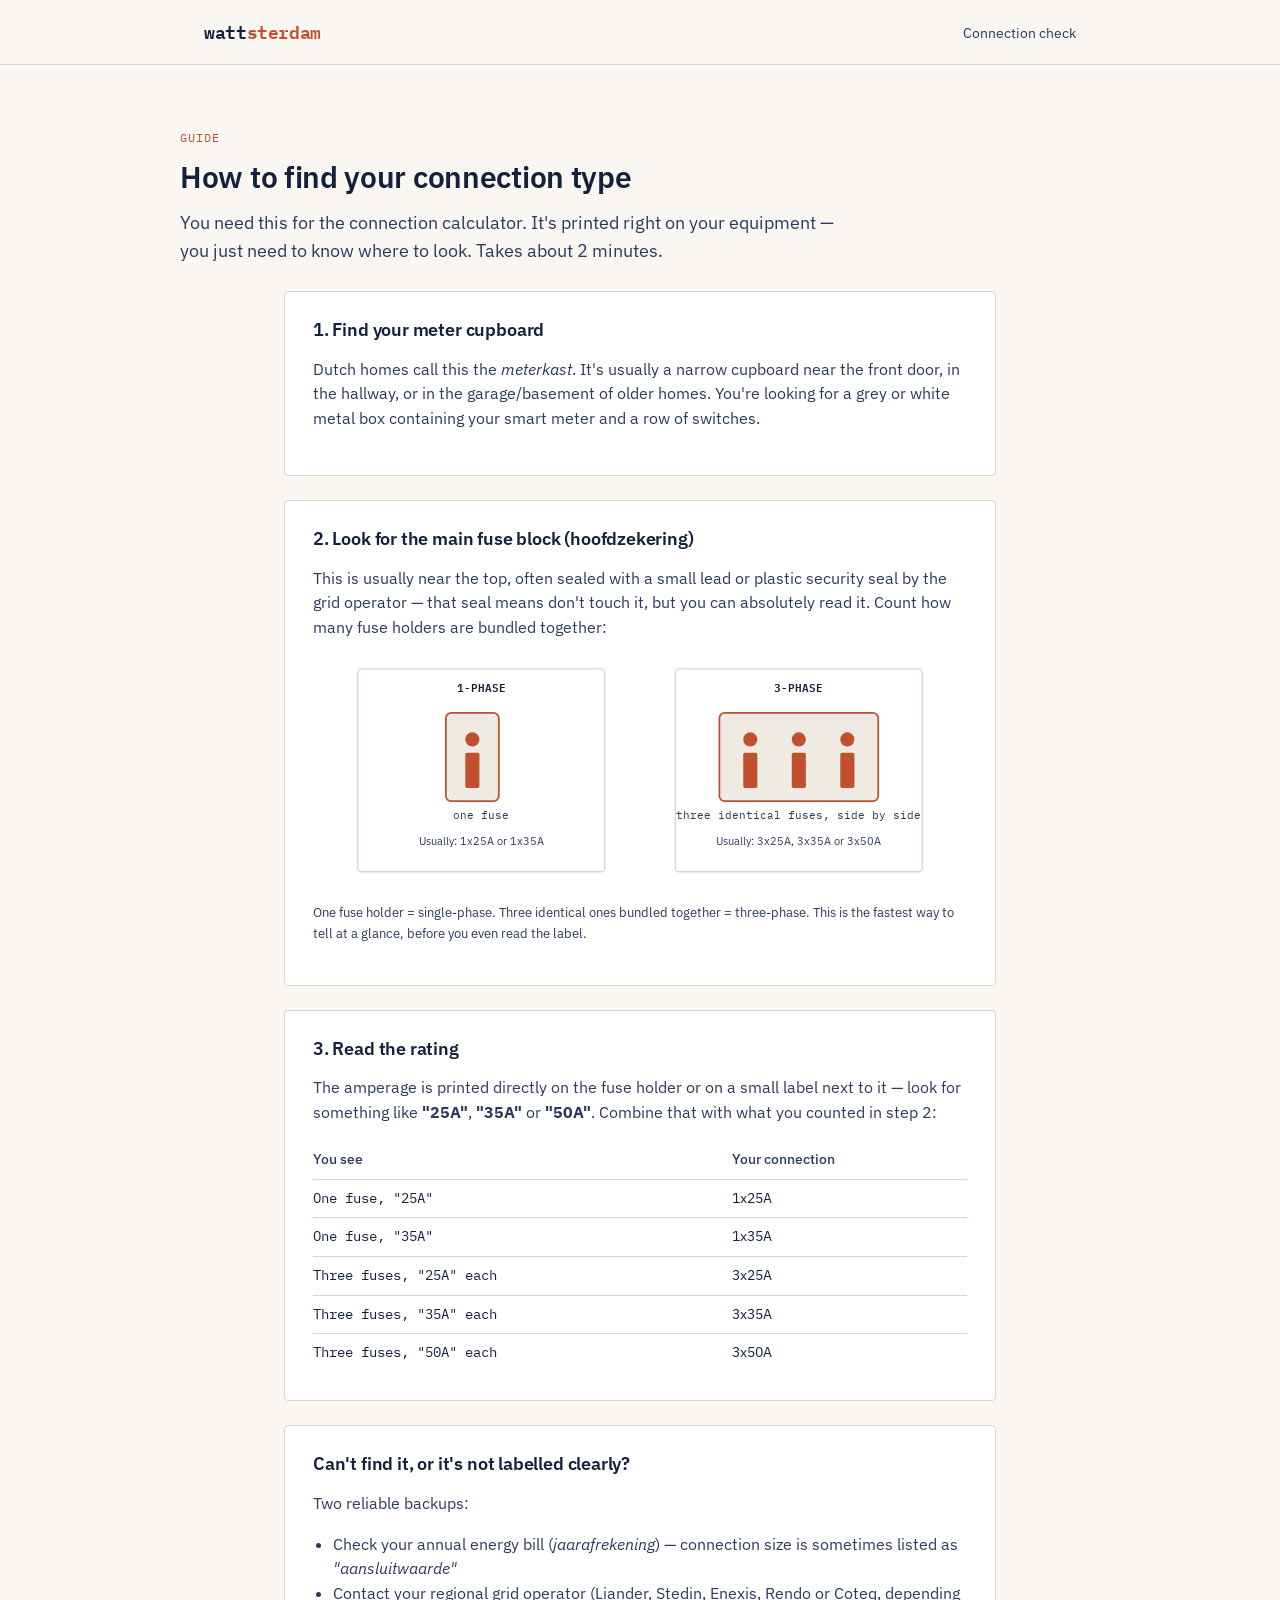
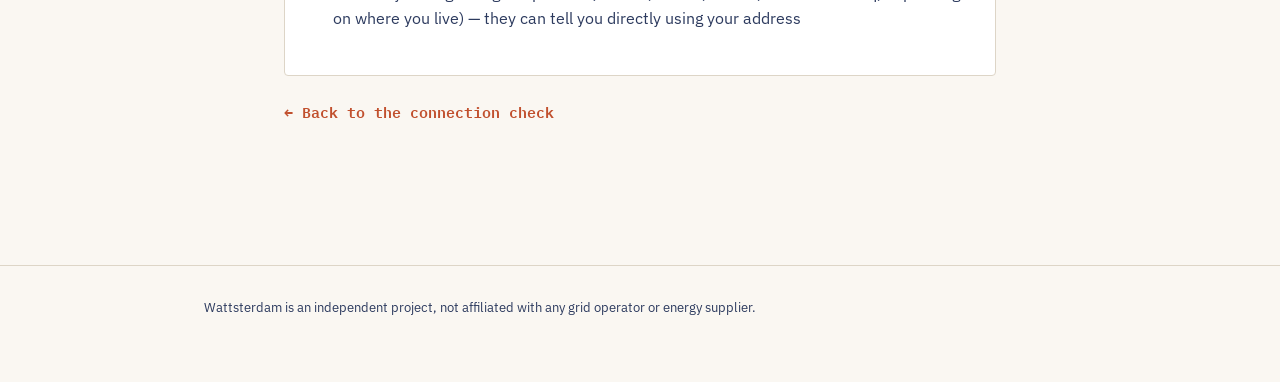
==== guides/find-your-connection/index.html @ a323e0ba "Add meter-box identification guide, link from calculator" ====
<!DOCTYPE html>
<html lang="en">
<head>
<meta charset="UTF-8">
<meta name="viewport" content="width=device-width, initial-scale=1.0">
<title>How to find your connection type — Wattsterdam</title>
<meta name="description" content="How to find your electrical connection type (1x25A, 1x35A, 3x25A...) from your Dutch meter cupboard.">
<link rel="preconnect" href="https://fonts.googleapis.com">
<link href="https://fonts.googleapis.com/css2?family=IBM+Plex+Sans:wght@400;500;600&family=IBM+Plex+Mono:wght@500;600&display=swap" rel="stylesheet">
<link rel="stylesheet" href="/assets/style.css">
</head>
<body>

<div class="site-nav">
  <div class="wrap">
    <a href="/" class="logo" style="text-decoration:none;">watt<span>sterdam</span></a>
    <nav>
      <a href="/tools/connection-check/">Connection check</a>
    </nav>
  </div>
</div>

<div class="hero" style="padding-bottom: 8px;">
  <span class="eyebrow">Guide</span>
  <h1 style="font-size: 30px; max-width: none;">How to find your connection type</h1>
  <p class="lede" style="max-width: 60ch;">You need this for the connection calculator. It's printed right on your equipment — you just need to know where to look. Takes about 2 minutes.</p>
</div>

<div class="wrap" style="max-width: 760px; padding-bottom: 60px;">

  <div class="card" style="margin-bottom: 24px;">
    <h2 style="font-size: 18px;">1. Find your meter cupboard</h2>
    <p style="color: var(--ink-soft);">Dutch homes call this the <em>meterkast</em>. It's usually a narrow cupboard near the front door, in the hallway, or in the garage/basement of older homes. You're looking for a grey or white metal box containing your smart meter and a row of switches.</p>
  </div>

  <div class="card" style="margin-bottom: 24px;">
    <h2 style="font-size: 18px;">2. Look for the main fuse block (hoofdzekering)</h2>
    <p style="color: var(--ink-soft); margin-bottom: 20px;">This is usually near the top, often sealed with a small lead or plastic security seal by the grid operator — that seal means don't touch it, but you can absolutely read it. Count how many fuse holders are bundled together:</p>

    <svg viewBox="0 0 680 260" xmlns="http://www.w3.org/2000/svg" style="width: 100%; height: auto; max-width: 600px; display: block; margin: 0 auto;">
      <!-- Single phase -->
      <g>
        <rect x="20" y="10" width="280" height="230" rx="4" fill="#fff" stroke="#ddd5c7" stroke-width="1.5"/>
        <text x="160" y="36" text-anchor="middle" font-family="IBM Plex Mono, monospace" font-size="13" font-weight="600" fill="#14213d">1-PHASE</text>
        <rect x="120" y="60" width="60" height="100" rx="6" fill="#f0ebe2" stroke="#c1502e" stroke-width="2"/>
        <circle cx="150" cy="90" r="8" fill="#c1502e"/>
        <rect x="142" y="105" width="16" height="40" fill="#c1502e" rx="2"/>
        <text x="160" y="180" text-anchor="middle" font-family="IBM Plex Mono, monospace" font-size="12" fill="#2c3a5e">one fuse</text>
        <text x="160" y="210" text-anchor="middle" font-family="IBM Plex Sans, sans-serif" font-size="12" fill="#2c3a5e">Usually: 1x25A or 1x35A</text>
      </g>
      <!-- Three phase -->
      <g>
        <rect x="380" y="10" width="280" height="230" rx="4" fill="#fff" stroke="#ddd5c7" stroke-width="1.5"/>
        <text x="520" y="36" text-anchor="middle" font-family="IBM Plex Mono, monospace" font-size="13" font-weight="600" fill="#14213d">3-PHASE</text>
        <rect x="430" y="60" width="180" height="100" rx="6" fill="#f0ebe2" stroke="#c1502e" stroke-width="2"/>
        <circle cx="465" cy="90" r="8" fill="#c1502e"/>
        <rect x="457" y="105" width="16" height="40" fill="#c1502e" rx="2"/>
        <circle cx="520" cy="90" r="8" fill="#c1502e"/>
        <rect x="512" y="105" width="16" height="40" fill="#c1502e" rx="2"/>
        <circle cx="575" cy="90" r="8" fill="#c1502e"/>
        <rect x="567" y="105" width="16" height="40" fill="#c1502e" rx="2"/>
        <text x="520" y="180" text-anchor="middle" font-family="IBM Plex Mono, monospace" font-size="12" fill="#2c3a5e">three identical fuses, side by side</text>
        <text x="520" y="210" text-anchor="middle" font-family="IBM Plex Sans, sans-serif" font-size="12" fill="#2c3a5e">Usually: 3x25A, 3x35A or 3x50A</text>
      </g>
    </svg>

    <p class="fine-print">One fuse holder = single-phase. Three identical ones bundled together = three-phase. This is the fastest way to tell at a glance, before you even read the label.</p>
  </div>

  <div class="card" style="margin-bottom: 24px;">
    <h2 style="font-size: 18px;">3. Read the rating</h2>
    <p style="color: var(--ink-soft);">The amperage is printed directly on the fuse holder or on a small label next to it — look for something like <strong>"25A"</strong>, <strong>"35A"</strong> or <strong>"50A"</strong>. Combine that with what you counted in step 2:</p>
    <table style="width: 100%; border-collapse: collapse; margin-top: 12px; font-size: 14px;">
      <tr style="border-bottom: 1px solid var(--line);">
        <th style="text-align: left; padding: 8px 0; color: var(--ink-soft); font-weight: 500;">You see</th>
        <th style="text-align: left; padding: 8px 0; color: var(--ink-soft); font-weight: 500;">Your connection</th>
      </tr>
      <tr style="border-bottom: 1px solid var(--line);">
        <td style="padding: 8px 0;" class="readout">One fuse, "25A"</td>
        <td style="padding: 8px 0;">1x25A</td>
      </tr>
      <tr style="border-bottom: 1px solid var(--line);">
        <td style="padding: 8px 0;" class="readout">One fuse, "35A"</td>
        <td style="padding: 8px 0;">1x35A</td>
      </tr>
      <tr style="border-bottom: 1px solid var(--line);">
        <td style="padding: 8px 0;" class="readout">Three fuses, "25A" each</td>
        <td style="padding: 8px 0;">3x25A</td>
      </tr>
      <tr style="border-bottom: 1px solid var(--line);">
        <td style="padding: 8px 0;" class="readout">Three fuses, "35A" each</td>
        <td style="padding: 8px 0;">3x35A</td>
      </tr>
      <tr>
        <td style="padding: 8px 0;" class="readout">Three fuses, "50A" each</td>
        <td style="padding: 8px 0;">3x50A</td>
      </tr>
    </table>
  </div>

  <div class="card" style="margin-bottom: 24px;">
    <h2 style="font-size: 18px;">Can't find it, or it's not labelled clearly?</h2>
    <p style="color: var(--ink-soft); margin-bottom: 0;">Two reliable backups:</p>
    <ul style="color: var(--ink-soft); padding-left: 20px;">
      <li>Check your annual energy bill (<em>jaarafrekening</em>) — connection size is sometimes listed as <em>"aansluitwaarde"</em></li>
      <li>Contact your regional grid operator (Liander, Stedin, Enexis, Rendo or Coteq, depending on where you live) — they can tell you directly using your address</li>
    </ul>
  </div>

  <a href="/tools/connection-check/" style="font-family: var(--font-mono); font-weight: 600; font-size: 15px;">← Back to the connection check</a>

</div>

<footer>
  <div class="wrap" style="max-width: 920px;">
    Wattsterdam is an independent project, not affiliated with any grid operator or energy supplier.
  </div>
</footer>

</body>
</html>
---- assets/style.css ----
/* Wattsterdam — shared styles
   Design direction: technical/utility — like reading a meter, not a SaaS landing page.
   Ink navy + warm paper background + a muted rust-orange accent (a quieter nod to NL orange,
   not the tourist-bright version). Numbers render in mono, like a digital readout. */

:root {
  --ink: #14213d;
  --ink-soft: #2c3a5e;
  --paper: #faf7f2;
  --paper-dim: #f0ebe2;
  --line: #ddd5c7;
  --accent: #c1502e;
  --accent-soft: #f1ddd2;
  --success: #2f6b4f;
  --success-bg: #e8f0ea;
  --warning: #a6691f;
  --warning-bg: #f5ead4;
  --danger: #a13a3a;
  --danger-bg: #f5e1de;

  --font-display: 'IBM Plex Sans', system-ui, sans-serif;
  --font-body: 'IBM Plex Sans', system-ui, sans-serif;
  --font-mono: 'IBM Plex Mono', ui-monospace, monospace;
}

* { box-sizing: border-box; }

html, body {
  margin: 0;
  padding: 0;
  background: var(--paper);
  color: var(--ink);
  font-family: var(--font-body);
  -webkit-font-smoothing: antialiased;
}

body {
  font-size: 16px;
  line-height: 1.55;
}

a { color: var(--accent); text-decoration: none; }
a:hover { text-decoration: underline; }

h1, h2, h3 {
  font-family: var(--font-display);
  font-weight: 600;
  line-height: 1.15;
  margin: 0 0 0.5em;
  letter-spacing: -0.01em;
}

.wrap {
  max-width: 760px;
  margin: 0 auto;
  padding: 0 24px;
}

/* Top nav */
.site-nav {
  border-bottom: 1px solid var(--line);
  background: var(--paper);
}
.site-nav .wrap {
  display: flex;
  align-items: center;
  justify-content: space-between;
  height: 64px;
  max-width: 920px;
}
.logo {
  font-family: var(--font-mono);
  font-weight: 600;
  font-size: 18px;
  color: var(--ink);
  letter-spacing: -0.02em;
}
.logo span { color: var(--accent); }
.site-nav nav a {
  color: var(--ink-soft);
  font-size: 14px;
  margin-left: 24px;
}

/* Hero */
.hero {
  padding: 64px 0 40px;
  max-width: 920px;
  margin: 0 auto;
}
.eyebrow {
  font-family: var(--font-mono);
  font-size: 12px;
  letter-spacing: 0.08em;
  text-transform: uppercase;
  color: var(--accent);
  margin-bottom: 12px;
  display: block;
}
.hero h1 {
  font-size: 38px;
  max-width: 14ch;
}
.hero p.lede {
  font-size: 18px;
  color: var(--ink-soft);
  max-width: 46ch;
  margin-top: 12px;
}

/* Meter-style readout, used anywhere a number is the point */
.readout {
  font-family: var(--font-mono);
  font-variant-numeric: tabular-nums;
}
.readout-label {
  font-family: var(--font-mono);
  font-size: 11px;
  letter-spacing: 0.06em;
  text-transform: uppercase;
  color: var(--ink-soft);
  display: block;
  margin-bottom: 2px;
}
.readout-value {
  font-size: 26px;
  font-weight: 600;
}

/* Card */
.card {
  background: #fff;
  border: 1px solid var(--line);
  border-radius: 4px;
  padding: 28px;
}

/* Form elements */
.field { margin-bottom: 18px; }
.field label {
  display: block;
  font-size: 13px;
  color: var(--ink-soft);
  margin-bottom: 6px;
}
select, input[type="text"] {
  width: 100%;
  font-family: var(--font-body);
  font-size: 15px;
  padding: 10px 12px;
  border: 1px solid var(--line);
  border-radius: 3px;
  background: #fff;
  color: var(--ink);
}
.checkbox-row {
  display: flex;
  align-items: center;
  gap: 10px;
  font-size: 14px;
  margin-bottom: 12px;
}
.checkbox-row input { width: 16px; height: 16px; }

/* Verdict box */
.verdict {
  border-radius: 4px;
  padding: 20px 24px;
  border: 1px solid var(--line);
  margin-top: 8px;
}
.verdict.ok { background: var(--success-bg); border-color: var(--success); }
.verdict.warn { background: var(--warning-bg); border-color: var(--warning); }
.verdict.bad { background: var(--danger-bg); border-color: var(--danger); }
.verdict-title { font-weight: 600; margin-bottom: 4px; }
.verdict.ok .verdict-title { color: var(--success); }
.verdict.warn .verdict-title { color: var(--warning); }
.verdict.bad .verdict-title { color: var(--danger); }

.row-split {
  display: flex;
  justify-content: space-between;
  align-items: baseline;
  padding-bottom: 14px;
  margin-bottom: 14px;
  border-bottom: 1px solid var(--line);
}

.fine-print {
  font-size: 13px;
  color: var(--ink-soft);
  margin-top: 14px;
}

footer {
  margin-top: 80px;
  padding: 32px 0 64px;
  border-top: 1px solid var(--line);
  font-size: 13px;
  color: var(--ink-soft);
}

@media (max-width: 600px) {
  .hero h1 { font-size: 30px; }
}
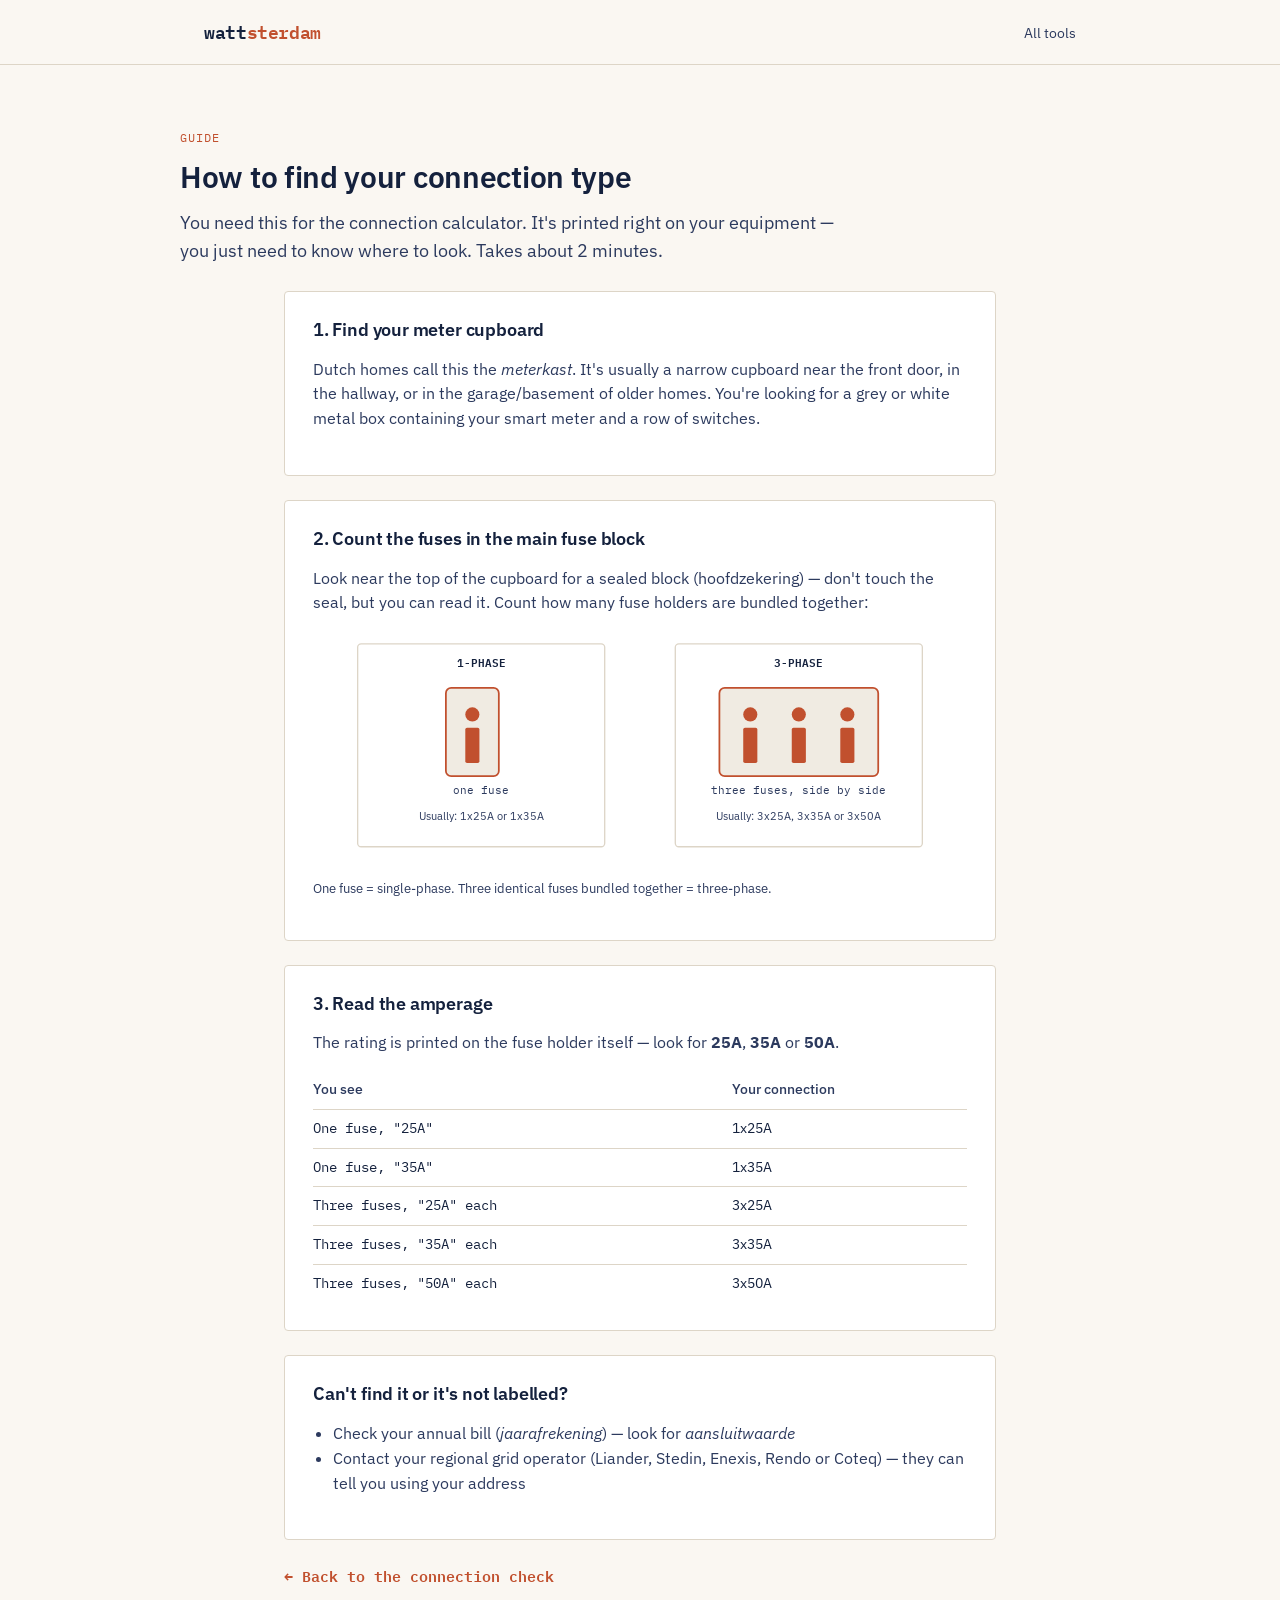
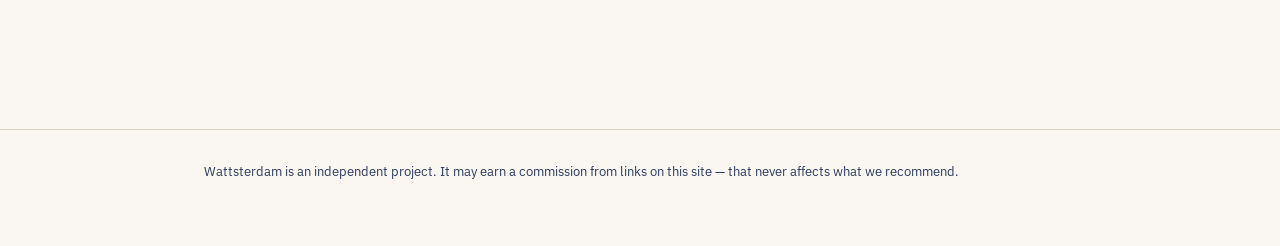
==== commit d55b7f00: "Apply all updates" ====
--- a/guides/find-your-connection/index.html
+++ b/guides/find-your-connection/index.html
@@ -4,7 +4,7 @@
 <meta charset="UTF-8">
 <meta name="viewport" content="width=device-width, initial-scale=1.0">
 <title>How to find your connection type — Wattsterdam</title>
-<meta name="description" content="How to find your electrical connection type (1x25A, 1x35A, 3x25A...) from your Dutch meter cupboard.">
+<meta name="description" content="How to find your electrical connection type (1x25A, 1x35A, 3x25A...) from your Dutch meter cupboard. Takes 2 minutes.">
 <link rel="preconnect" href="https://fonts.googleapis.com">
 <link href="https://fonts.googleapis.com/css2?family=IBM+Plex+Sans:wght@400;500;600&family=IBM+Plex+Mono:wght@500;600&display=swap" rel="stylesheet">
 <link rel="stylesheet" href="/assets/style.css">
@@ -14,9 +14,7 @@
 <div class="site-nav">
   <div class="wrap">
     <a href="/" class="logo" style="text-decoration:none;">watt<span>sterdam</span></a>
-    <nav>
-      <a href="/tools/connection-check/">Connection check</a>
-    </nav>
+    <nav><a href="/">All tools</a></nav>
   </div>
 </div>
 
@@ -34,24 +32,22 @@
   </div>
 
   <div class="card" style="margin-bottom: 24px;">
-    <h2 style="font-size: 18px;">2. Look for the main fuse block (hoofdzekering)</h2>
-    <p style="color: var(--ink-soft); margin-bottom: 20px;">This is usually near the top, often sealed with a small lead or plastic security seal by the grid operator — that seal means don't touch it, but you can absolutely read it. Count how many fuse holders are bundled together:</p>
+    <h2 style="font-size: 18px;">2. Count the fuses in the main fuse block</h2>
+    <p style="color: var(--ink-soft); margin-bottom: 20px;">Look near the top of the cupboard for a sealed block (hoofdzekering) — don't touch the seal, but you can read it. Count how many fuse holders are bundled together:</p>
 
-    <svg viewBox="0 0 680 260" xmlns="http://www.w3.org/2000/svg" style="width: 100%; height: auto; max-width: 600px; display: block; margin: 0 auto;">
-      <!-- Single phase -->
+    <svg viewBox="0 0 680 260" xmlns="http://www.w3.org/2000/svg" style="width:100%;height:auto;max-width:600px;display:block;margin:0 auto;">
       <g>
         <rect x="20" y="10" width="280" height="230" rx="4" fill="#fff" stroke="#ddd5c7" stroke-width="1.5"/>
-        <text x="160" y="36" text-anchor="middle" font-family="IBM Plex Mono, monospace" font-size="13" font-weight="600" fill="#14213d">1-PHASE</text>
+        <text x="160" y="36" text-anchor="middle" font-family="IBM Plex Mono,monospace" font-size="13" font-weight="600" fill="#14213d">1-PHASE</text>
         <rect x="120" y="60" width="60" height="100" rx="6" fill="#f0ebe2" stroke="#c1502e" stroke-width="2"/>
         <circle cx="150" cy="90" r="8" fill="#c1502e"/>
         <rect x="142" y="105" width="16" height="40" fill="#c1502e" rx="2"/>
-        <text x="160" y="180" text-anchor="middle" font-family="IBM Plex Mono, monospace" font-size="12" fill="#2c3a5e">one fuse</text>
-        <text x="160" y="210" text-anchor="middle" font-family="IBM Plex Sans, sans-serif" font-size="12" fill="#2c3a5e">Usually: 1x25A or 1x35A</text>
+        <text x="160" y="180" text-anchor="middle" font-family="IBM Plex Mono,monospace" font-size="12" fill="#2c3a5e">one fuse</text>
+        <text x="160" y="210" text-anchor="middle" font-family="IBM Plex Sans,sans-serif" font-size="12" fill="#2c3a5e">Usually: 1x25A or 1x35A</text>
       </g>
-      <!-- Three phase -->
       <g>
         <rect x="380" y="10" width="280" height="230" rx="4" fill="#fff" stroke="#ddd5c7" stroke-width="1.5"/>
-        <text x="520" y="36" text-anchor="middle" font-family="IBM Plex Mono, monospace" font-size="13" font-weight="600" fill="#14213d">3-PHASE</text>
+        <text x="520" y="36" text-anchor="middle" font-family="IBM Plex Mono,monospace" font-size="13" font-weight="600" fill="#14213d">3-PHASE</text>
         <rect x="430" y="60" width="180" height="100" rx="6" fill="#f0ebe2" stroke="#c1502e" stroke-width="2"/>
         <circle cx="465" cy="90" r="8" fill="#c1502e"/>
         <rect x="457" y="105" width="16" height="40" fill="#c1502e" rx="2"/>
@@ -59,61 +55,59 @@
         <rect x="512" y="105" width="16" height="40" fill="#c1502e" rx="2"/>
         <circle cx="575" cy="90" r="8" fill="#c1502e"/>
         <rect x="567" y="105" width="16" height="40" fill="#c1502e" rx="2"/>
-        <text x="520" y="180" text-anchor="middle" font-family="IBM Plex Mono, monospace" font-size="12" fill="#2c3a5e">three identical fuses, side by side</text>
-        <text x="520" y="210" text-anchor="middle" font-family="IBM Plex Sans, sans-serif" font-size="12" fill="#2c3a5e">Usually: 3x25A, 3x35A or 3x50A</text>
+        <text x="520" y="180" text-anchor="middle" font-family="IBM Plex Mono,monospace" font-size="12" fill="#2c3a5e">three fuses, side by side</text>
+        <text x="520" y="210" text-anchor="middle" font-family="IBM Plex Sans,sans-serif" font-size="12" fill="#2c3a5e">Usually: 3x25A, 3x35A or 3x50A</text>
       </g>
     </svg>
-
-    <p class="fine-print">One fuse holder = single-phase. Three identical ones bundled together = three-phase. This is the fastest way to tell at a glance, before you even read the label.</p>
+    <p class="fine-print">One fuse = single-phase. Three identical fuses bundled together = three-phase.</p>
   </div>
 
   <div class="card" style="margin-bottom: 24px;">
-    <h2 style="font-size: 18px;">3. Read the rating</h2>
-    <p style="color: var(--ink-soft);">The amperage is printed directly on the fuse holder or on a small label next to it — look for something like <strong>"25A"</strong>, <strong>"35A"</strong> or <strong>"50A"</strong>. Combine that with what you counted in step 2:</p>
-    <table style="width: 100%; border-collapse: collapse; margin-top: 12px; font-size: 14px;">
-      <tr style="border-bottom: 1px solid var(--line);">
-        <th style="text-align: left; padding: 8px 0; color: var(--ink-soft); font-weight: 500;">You see</th>
-        <th style="text-align: left; padding: 8px 0; color: var(--ink-soft); font-weight: 500;">Your connection</th>
+    <h2 style="font-size: 18px;">3. Read the amperage</h2>
+    <p style="color: var(--ink-soft);">The rating is printed on the fuse holder itself — look for <strong>25A</strong>, <strong>35A</strong> or <strong>50A</strong>.</p>
+    <table style="width:100%;border-collapse:collapse;margin-top:12px;font-size:14px;">
+      <tr style="border-bottom:1px solid var(--line);">
+        <th style="text-align:left;padding:8px 0;color:var(--ink-soft);font-weight:500;">You see</th>
+        <th style="text-align:left;padding:8px 0;color:var(--ink-soft);font-weight:500;">Your connection</th>
       </tr>
-      <tr style="border-bottom: 1px solid var(--line);">
-        <td style="padding: 8px 0;" class="readout">One fuse, "25A"</td>
-        <td style="padding: 8px 0;">1x25A</td>
+      <tr style="border-bottom:1px solid var(--line);">
+        <td style="padding:8px 0;" class="readout">One fuse, "25A"</td>
+        <td style="padding:8px 0;">1x25A</td>
       </tr>
-      <tr style="border-bottom: 1px solid var(--line);">
-        <td style="padding: 8px 0;" class="readout">One fuse, "35A"</td>
-        <td style="padding: 8px 0;">1x35A</td>
+      <tr style="border-bottom:1px solid var(--line);">
+        <td style="padding:8px 0;" class="readout">One fuse, "35A"</td>
+        <td style="padding:8px 0;">1x35A</td>
       </tr>
-      <tr style="border-bottom: 1px solid var(--line);">
-        <td style="padding: 8px 0;" class="readout">Three fuses, "25A" each</td>
-        <td style="padding: 8px 0;">3x25A</td>
+      <tr style="border-bottom:1px solid var(--line);">
+        <td style="padding:8px 0;" class="readout">Three fuses, "25A" each</td>
+        <td style="padding:8px 0;">3x25A</td>
       </tr>
-      <tr style="border-bottom: 1px solid var(--line);">
-        <td style="padding: 8px 0;" class="readout">Three fuses, "35A" each</td>
-        <td style="padding: 8px 0;">3x35A</td>
+      <tr style="border-bottom:1px solid var(--line);">
+        <td style="padding:8px 0;" class="readout">Three fuses, "35A" each</td>
+        <td style="padding:8px 0;">3x35A</td>
       </tr>
       <tr>
-        <td style="padding: 8px 0;" class="readout">Three fuses, "50A" each</td>
-        <td style="padding: 8px 0;">3x50A</td>
+        <td style="padding:8px 0;" class="readout">Three fuses, "50A" each</td>
+        <td style="padding:8px 0;">3x50A</td>
       </tr>
     </table>
   </div>
 
   <div class="card" style="margin-bottom: 24px;">
-    <h2 style="font-size: 18px;">Can't find it, or it's not labelled clearly?</h2>
-    <p style="color: var(--ink-soft); margin-bottom: 0;">Two reliable backups:</p>
-    <ul style="color: var(--ink-soft); padding-left: 20px;">
-      <li>Check your annual energy bill (<em>jaarafrekening</em>) — connection size is sometimes listed as <em>"aansluitwaarde"</em></li>
-      <li>Contact your regional grid operator (Liander, Stedin, Enexis, Rendo or Coteq, depending on where you live) — they can tell you directly using your address</li>
+    <h2 style="font-size: 18px;">Can't find it or it's not labelled?</h2>
+    <ul style="color:var(--ink-soft);padding-left:20px;">
+      <li>Check your annual bill (<em>jaarafrekening</em>) — look for <em>aansluitwaarde</em></li>
+      <li>Contact your regional grid operator (Liander, Stedin, Enexis, Rendo or Coteq) — they can tell you using your address</li>
     </ul>
   </div>
 
-  <a href="/tools/connection-check/" style="font-family: var(--font-mono); font-weight: 600; font-size: 15px;">← Back to the connection check</a>
+  <a href="/tools/connection-check/" style="font-family:var(--font-mono);font-weight:600;font-size:15px;">← Back to the connection check</a>
 
 </div>
 
 <footer>
   <div class="wrap" style="max-width: 920px;">
-    Wattsterdam is an independent project, not affiliated with any grid operator or energy supplier.
+    Wattsterdam is an independent project. It may earn a commission from links on this site — that never affects what we recommend.
   </div>
 </footer>
 
--- a/assets/style.css
+++ b/assets/style.css
@@ -1,8 +1,3 @@
-/* Wattsterdam — shared styles
-   Design direction: technical/utility — like reading a meter, not a SaaS landing page.
-   Ink navy + warm paper background + a muted rust-orange accent (a quieter nod to NL orange,
-   not the tourist-bright version). Numbers render in mono, like a digital readout. */
-
 :root {
   --ink: #14213d;
   --ink-soft: #2c3a5e;
@@ -34,10 +29,7 @@
   -webkit-font-smoothing: antialiased;
 }
 
-body {
-  font-size: 16px;
-  line-height: 1.55;
-}
+body { font-size: 16px; line-height: 1.55; }
 
 a { color: var(--accent); text-decoration: none; }
 a:hover { text-decoration: underline; }
@@ -50,17 +42,9 @@
   letter-spacing: -0.01em;
 }
 
-.wrap {
-  max-width: 760px;
-  margin: 0 auto;
-  padding: 0 24px;
-}
+.wrap { max-width: 760px; margin: 0 auto; padding: 0 24px; }
 
-/* Top nav */
-.site-nav {
-  border-bottom: 1px solid var(--line);
-  background: var(--paper);
-}
+.site-nav { border-bottom: 1px solid var(--line); background: var(--paper); }
 .site-nav .wrap {
   display: flex;
   align-items: center;
@@ -68,26 +52,11 @@
   height: 64px;
   max-width: 920px;
 }
-.logo {
-  font-family: var(--font-mono);
-  font-weight: 600;
-  font-size: 18px;
-  color: var(--ink);
-  letter-spacing: -0.02em;
-}
+.logo { font-family: var(--font-mono); font-weight: 600; font-size: 18px; color: var(--ink); letter-spacing: -0.02em; }
 .logo span { color: var(--accent); }
-.site-nav nav a {
-  color: var(--ink-soft);
-  font-size: 14px;
-  margin-left: 24px;
-}
+.site-nav nav a { color: var(--ink-soft); font-size: 14px; margin-left: 24px; }
 
-/* Hero */
-.hero {
-  padding: 64px 0 40px;
-  max-width: 920px;
-  margin: 0 auto;
-}
+.hero { padding: 64px 0 40px; max-width: 920px; margin: 0 auto; }
 .eyebrow {
   font-family: var(--font-mono);
   font-size: 12px;
@@ -97,22 +66,10 @@
   margin-bottom: 12px;
   display: block;
 }
-.hero h1 {
-  font-size: 38px;
-  max-width: 14ch;
-}
-.hero p.lede {
-  font-size: 18px;
-  color: var(--ink-soft);
-  max-width: 46ch;
-  margin-top: 12px;
-}
+.hero h1 { font-size: 38px; max-width: 14ch; }
+.hero p.lede { font-size: 18px; color: var(--ink-soft); max-width: 46ch; margin-top: 12px; }
 
-/* Meter-style readout, used anywhere a number is the point */
-.readout {
-  font-family: var(--font-mono);
-  font-variant-numeric: tabular-nums;
-}
+.readout { font-family: var(--font-mono); font-variant-numeric: tabular-nums; }
 .readout-label {
   font-family: var(--font-mono);
   font-size: 11px;
@@ -122,27 +79,12 @@
   display: block;
   margin-bottom: 2px;
 }
-.readout-value {
-  font-size: 26px;
-  font-weight: 600;
-}
+.readout-value { font-size: 26px; font-weight: 600; }
 
-/* Card */
-.card {
-  background: #fff;
-  border: 1px solid var(--line);
-  border-radius: 4px;
-  padding: 28px;
-}
+.card { background: #fff; border: 1px solid var(--line); border-radius: 4px; padding: 28px; }
 
-/* Form elements */
 .field { margin-bottom: 18px; }
-.field label {
-  display: block;
-  font-size: 13px;
-  color: var(--ink-soft);
-  margin-bottom: 6px;
-}
+.field label { display: block; font-size: 13px; color: var(--ink-soft); margin-bottom: 6px; }
 select, input[type="text"] {
   width: 100%;
   font-family: var(--font-body);
@@ -153,22 +95,10 @@
   background: #fff;
   color: var(--ink);
 }
-.checkbox-row {
-  display: flex;
-  align-items: center;
-  gap: 10px;
-  font-size: 14px;
-  margin-bottom: 12px;
-}
+.checkbox-row { display: flex; align-items: center; gap: 10px; font-size: 14px; margin-bottom: 12px; }
 .checkbox-row input { width: 16px; height: 16px; }
 
-/* Verdict box */
-.verdict {
-  border-radius: 4px;
-  padding: 20px 24px;
-  border: 1px solid var(--line);
-  margin-top: 8px;
-}
+.verdict { border-radius: 4px; padding: 20px 24px; border: 1px solid var(--line); margin-top: 8px; }
 .verdict.ok { background: var(--success-bg); border-color: var(--success); }
 .verdict.warn { background: var(--warning-bg); border-color: var(--warning); }
 .verdict.bad { background: var(--danger-bg); border-color: var(--danger); }
@@ -186,11 +116,7 @@
   border-bottom: 1px solid var(--line);
 }
 
-.fine-print {
-  font-size: 13px;
-  color: var(--ink-soft);
-  margin-top: 14px;
-}
+.fine-print { font-size: 13px; color: var(--ink-soft); margin-top: 14px; }
 
 footer {
   margin-top: 80px;
@@ -200,6 +126,24 @@
   color: var(--ink-soft);
 }
 
-@media (max-width: 600px) {
+/* Tools list */
+.tools-grid { display: grid; grid-template-columns: 1fr 1fr; gap: 20px; margin-top: 12px; }
+.tool-card {
+  display: block;
+  background: #fff;
+  border: 1px solid var(--line);
+  border-radius: 4px;
+  padding: 24px;
+  text-decoration: none;
+  color: var(--ink);
+  transition: border-color 0.15s ease;
+}
+.tool-card:hover { border-color: var(--accent); }
+.tool-card h2 { font-size: 19px; margin: 6px 0 8px; }
+.tool-card p { color: var(--ink-soft); font-size: 14px; margin: 0 0 16px; }
+.tool-cta { font-family: var(--font-mono); font-weight: 600; font-size: 14px; color: var(--accent); }
+
+@media (max-width: 700px) {
+  .tools-grid { grid-template-columns: 1fr; }
   .hero h1 { font-size: 30px; }
 }
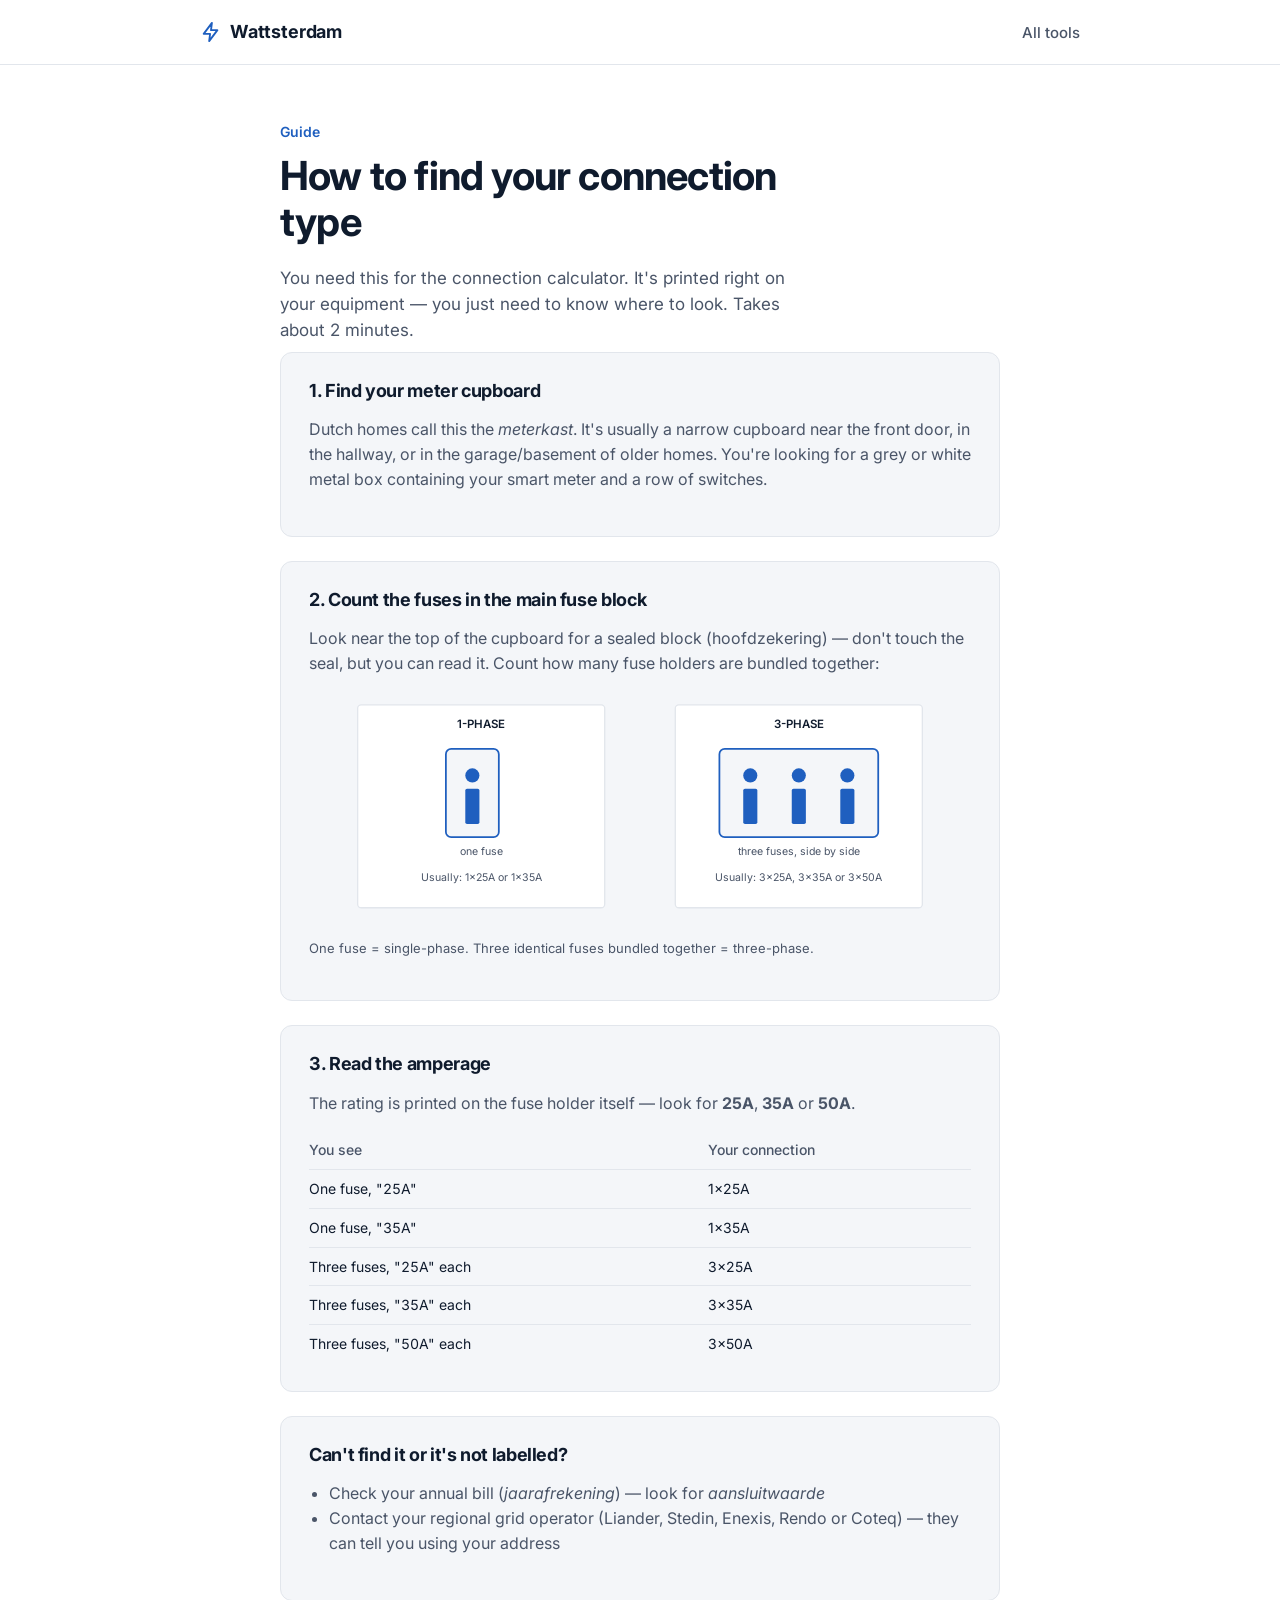
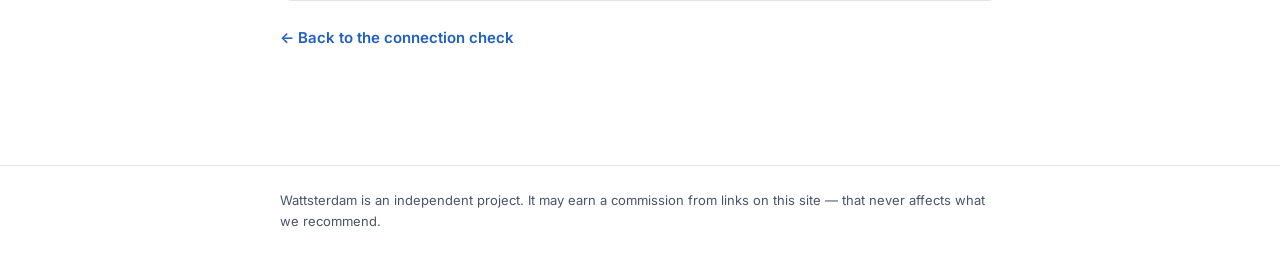
==== commit 1cc5af6e: "New look: calm light style and answer-first homepage calculator - Inter font, white background, one " ====
--- a/guides/find-your-connection/index.html
+++ b/guides/find-your-connection/index.html
@@ -6,22 +6,25 @@
 <title>How to find your connection type — Wattsterdam</title>
 <meta name="description" content="How to find your electrical connection type (1x25A, 1x35A, 3x25A...) from your Dutch meter cupboard. Takes 2 minutes.">
 <link rel="preconnect" href="https://fonts.googleapis.com">
-<link href="https://fonts.googleapis.com/css2?family=IBM+Plex+Sans:wght@400;500;600&family=IBM+Plex+Mono:wght@500;600&display=swap" rel="stylesheet">
+<link href="https://fonts.googleapis.com/css2?family=Inter:wght@400;500;600;700&display=swap" rel="stylesheet">
 <link rel="stylesheet" href="/assets/style.css">
+<script>window.va = window.va || function () { (window.vaq = window.vaq || []).push(arguments); };</script>
+<script defer src="/_vercel/insights/script.js"></script>
+<meta property="article:modified_time" content="2026-10-27">
 </head>
 <body>
 
-<div class="site-nav">
+<header class="site-nav">
   <div class="wrap">
-    <a href="/" class="logo" style="text-decoration:none;">watt<span>sterdam</span></a>
+    <a href="/" class="logo"><svg width="22" height="22" viewBox="0 0 24 24" fill="none" stroke="#1f5fbf" stroke-width="2" stroke-linecap="round" stroke-linejoin="round" aria-hidden="true"><path d="M13 2 4 14h7l-1 8 9-12h-7z"/></svg>Wattsterdam</a>
     <nav><a href="/">All tools</a></nav>
   </div>
-</div>
+</header>
 
-<div class="hero" style="padding-bottom: 8px;">
+<div class="hero">
   <span class="eyebrow">Guide</span>
-  <h1 style="font-size: 30px; max-width: none;">How to find your connection type</h1>
-  <p class="lede" style="max-width: 60ch;">You need this for the connection calculator. It's printed right on your equipment — you just need to know where to look. Takes about 2 minutes.</p>
+  <h1>How to find your connection type</h1>
+  <p class="lede">You need this for the connection calculator. It's printed right on your equipment — you just need to know where to look. Takes about 2 minutes.</p>
 </div>
 
 <div class="wrap" style="max-width: 760px; padding-bottom: 60px;">
@@ -37,26 +40,26 @@
 
     <svg viewBox="0 0 680 260" xmlns="http://www.w3.org/2000/svg" style="width:100%;height:auto;max-width:600px;display:block;margin:0 auto;">
       <g>
-        <rect x="20" y="10" width="280" height="230" rx="4" fill="#fff" stroke="#ddd5c7" stroke-width="1.5"/>
-        <text x="160" y="36" text-anchor="middle" font-family="IBM Plex Mono,monospace" font-size="13" font-weight="600" fill="#14213d">1-PHASE</text>
-        <rect x="120" y="60" width="60" height="100" rx="6" fill="#f0ebe2" stroke="#c1502e" stroke-width="2"/>
-        <circle cx="150" cy="90" r="8" fill="#c1502e"/>
-        <rect x="142" y="105" width="16" height="40" fill="#c1502e" rx="2"/>
-        <text x="160" y="180" text-anchor="middle" font-family="IBM Plex Mono,monospace" font-size="12" fill="#2c3a5e">one fuse</text>
-        <text x="160" y="210" text-anchor="middle" font-family="IBM Plex Sans,sans-serif" font-size="12" fill="#2c3a5e">Usually: 1x25A or 1x35A</text>
+        <rect x="20" y="10" width="280" height="230" rx="4" fill="#fff" stroke="#e2e6ec" stroke-width="1.5"/>
+        <text x="160" y="36" text-anchor="middle" font-family="Inter,sans-serif" font-size="13" font-weight="600" fill="#0f1b2d">1-PHASE</text>
+        <rect x="120" y="60" width="60" height="100" rx="6" fill="#f4f6f9" stroke="#1f5fbf" stroke-width="2"/>
+        <circle cx="150" cy="90" r="8" fill="#1f5fbf"/>
+        <rect x="142" y="105" width="16" height="40" fill="#1f5fbf" rx="2"/>
+        <text x="160" y="180" text-anchor="middle" font-family="Inter,sans-serif" font-size="12" fill="#4a5568">one fuse</text>
+        <text x="160" y="210" text-anchor="middle" font-family="Inter,sans-serif" font-size="12" fill="#4a5568">Usually: 1x25A or 1x35A</text>
       </g>
       <g>
-        <rect x="380" y="10" width="280" height="230" rx="4" fill="#fff" stroke="#ddd5c7" stroke-width="1.5"/>
-        <text x="520" y="36" text-anchor="middle" font-family="IBM Plex Mono,monospace" font-size="13" font-weight="600" fill="#14213d">3-PHASE</text>
-        <rect x="430" y="60" width="180" height="100" rx="6" fill="#f0ebe2" stroke="#c1502e" stroke-width="2"/>
-        <circle cx="465" cy="90" r="8" fill="#c1502e"/>
-        <rect x="457" y="105" width="16" height="40" fill="#c1502e" rx="2"/>
-        <circle cx="520" cy="90" r="8" fill="#c1502e"/>
-        <rect x="512" y="105" width="16" height="40" fill="#c1502e" rx="2"/>
-        <circle cx="575" cy="90" r="8" fill="#c1502e"/>
-        <rect x="567" y="105" width="16" height="40" fill="#c1502e" rx="2"/>
-        <text x="520" y="180" text-anchor="middle" font-family="IBM Plex Mono,monospace" font-size="12" fill="#2c3a5e">three fuses, side by side</text>
-        <text x="520" y="210" text-anchor="middle" font-family="IBM Plex Sans,sans-serif" font-size="12" fill="#2c3a5e">Usually: 3x25A, 3x35A or 3x50A</text>
+        <rect x="380" y="10" width="280" height="230" rx="4" fill="#fff" stroke="#e2e6ec" stroke-width="1.5"/>
+        <text x="520" y="36" text-anchor="middle" font-family="Inter,sans-serif" font-size="13" font-weight="600" fill="#0f1b2d">3-PHASE</text>
+        <rect x="430" y="60" width="180" height="100" rx="6" fill="#f4f6f9" stroke="#1f5fbf" stroke-width="2"/>
+        <circle cx="465" cy="90" r="8" fill="#1f5fbf"/>
+        <rect x="457" y="105" width="16" height="40" fill="#1f5fbf" rx="2"/>
+        <circle cx="520" cy="90" r="8" fill="#1f5fbf"/>
+        <rect x="512" y="105" width="16" height="40" fill="#1f5fbf" rx="2"/>
+        <circle cx="575" cy="90" r="8" fill="#1f5fbf"/>
+        <rect x="567" y="105" width="16" height="40" fill="#1f5fbf" rx="2"/>
+        <text x="520" y="180" text-anchor="middle" font-family="Inter,sans-serif" font-size="12" fill="#4a5568">three fuses, side by side</text>
+        <text x="520" y="210" text-anchor="middle" font-family="Inter,sans-serif" font-size="12" fill="#4a5568">Usually: 3x25A, 3x35A or 3x50A</text>
       </g>
     </svg>
     <p class="fine-print">One fuse = single-phase. Three identical fuses bundled together = three-phase.</p>
@@ -106,7 +109,7 @@
 </div>
 
 <footer>
-  <div class="wrap" style="max-width: 920px;">
+  <div class="wrap">
     Wattsterdam is an independent project. It may earn a commission from links on this site — that never affects what we recommend.
   </div>
 </footer>
--- a/assets/style.css
+++ b/assets/style.css
@@ -1,149 +1,174 @@
+/* Wattsterdam — calm, light, one accent. Font: Inter. */
 :root {
-  --ink: #14213d;
-  --ink-soft: #2c3a5e;
-  --paper: #faf7f2;
-  --paper-dim: #f0ebe2;
-  --line: #ddd5c7;
-  --accent: #c1502e;
-  --accent-soft: #f1ddd2;
-  --success: #2f6b4f;
-  --success-bg: #e8f0ea;
-  --warning: #a6691f;
-  --warning-bg: #f5ead4;
-  --danger: #a13a3a;
-  --danger-bg: #f5e1de;
-
-  --font-display: 'IBM Plex Sans', system-ui, sans-serif;
-  --font-body: 'IBM Plex Sans', system-ui, sans-serif;
-  --font-mono: 'IBM Plex Mono', ui-monospace, monospace;
+  --ink: #0f1b2d;
+  --ink-soft: #4a5568;
+  --paper: #ffffff;
+  --surface: #f4f6f9;
+  --line: #e2e6ec;
+  --line-strong: #cdd4dd;
+  --accent: #1f5fbf;
+  --accent-hover: #174a95;
+  --accent-soft: #e8f0fb;
+  --success: #2f7d4f;
+  --success-bg: #e9f5ee;
+  --warning: #9a5b00;
+  --warning-bg: #fdf3e2;
+  --danger: #b42318;
+  --danger-bg: #fdeceb;
+  --bar-muted: #94a3b8;
+  --radius: 12px;
+  --font-body: 'Inter', system-ui, -apple-system, 'Segoe UI', sans-serif;
+  --font-mono: var(--font-body);
 }
 
 * { box-sizing: border-box; }
 
-html, body {
-  margin: 0;
-  padding: 0;
-  background: var(--paper);
-  color: var(--ink);
-  font-family: var(--font-body);
-  -webkit-font-smoothing: antialiased;
-}
-
+html, body { margin: 0; padding: 0; background: var(--paper); color: var(--ink); font-family: var(--font-body); -webkit-font-smoothing: antialiased; }
 body { font-size: 16px; line-height: 1.55; }
 
 a { color: var(--accent); text-decoration: none; }
-a:hover { text-decoration: underline; }
+a:hover { color: var(--accent-hover); text-decoration: underline; }
 
-h1, h2, h3 {
-  font-family: var(--font-display);
-  font-weight: 600;
-  line-height: 1.15;
-  margin: 0 0 0.5em;
-  letter-spacing: -0.01em;
-}
+h1, h2, h3 { font-weight: 700; line-height: 1.15; margin: 0 0 0.5em; letter-spacing: -0.02em; }
 
-.wrap { max-width: 760px; margin: 0 auto; padding: 0 24px; }
+.wrap { max-width: 760px; margin: 0 auto; padding: 0 20px; }
 
+/* Header */
 .site-nav { border-bottom: 1px solid var(--line); background: var(--paper); }
-.site-nav .wrap {
-  display: flex;
-  align-items: center;
-  justify-content: space-between;
-  height: 64px;
-  max-width: 920px;
-}
-.logo { font-family: var(--font-mono); font-weight: 600; font-size: 18px; color: var(--ink); letter-spacing: -0.02em; }
-.logo span { color: var(--accent); }
-.site-nav nav a { color: var(--ink-soft); font-size: 14px; margin-left: 24px; }
+.site-nav .wrap { display: flex; align-items: center; justify-content: space-between; height: 64px; max-width: 920px; }
+.logo { display: flex; align-items: center; gap: 8px; font-weight: 700; font-size: 18px; color: var(--ink); letter-spacing: -0.01em; }
+.logo:hover { text-decoration: none; color: var(--ink); }
+.logo svg { flex-shrink: 0; }
+.site-nav nav a { color: var(--ink-soft); font-size: 15px; font-weight: 500; }
 
-.hero { padding: 64px 0 40px; max-width: 920px; margin: 0 auto; }
-.eyebrow {
-  font-family: var(--font-mono);
-  font-size: 12px;
-  letter-spacing: 0.08em;
-  text-transform: uppercase;
-  color: var(--accent);
-  margin-bottom: 12px;
-  display: block;
-}
-.hero h1 { font-size: 38px; max-width: 14ch; }
-.hero p.lede { font-size: 18px; color: var(--ink-soft); max-width: 46ch; margin-top: 12px; }
+/* Hero */
+.hero { padding: 40px 20px 8px; max-width: 760px; margin: 0 auto; }
+.eyebrow { display: block; font-size: 14px; font-weight: 600; color: var(--accent); margin-bottom: 10px; }
+.hero h1 { font-size: 34px; max-width: 20ch; }
+.hero p.lede { font-size: 17px; color: var(--ink-soft); max-width: 46ch; margin: 8px 0 0; }
 
-.readout { font-family: var(--font-mono); font-variant-numeric: tabular-nums; }
-.readout-label {
-  font-family: var(--font-mono);
-  font-size: 11px;
-  letter-spacing: 0.06em;
-  text-transform: uppercase;
-  color: var(--ink-soft);
-  display: block;
-  margin-bottom: 2px;
-}
-.readout-value { font-size: 26px; font-weight: 600; }
-
-.card { background: #fff; border: 1px solid var(--line); border-radius: 4px; padding: 28px; }
-
-.field { margin-bottom: 18px; }
-.field label { display: block; font-size: 13px; color: var(--ink-soft); margin-bottom: 6px; }
-select, input[type="text"] {
+/* Cards and form */
+.card { background: var(--surface); border: 1px solid var(--line); border-radius: var(--radius); padding: 24px 20px; }
+.field { margin-bottom: 20px; }
+.field > label, .field-label { display: block; font-size: 15px; font-weight: 600; color: var(--ink); margin-bottom: 8px; }
+.hint { font-size: 13px; line-height: 1.45; color: var(--ink-soft); margin: 8px 0 0; }
+select, input[type="text"], input[type="number"] {
   width: 100%;
   font-family: var(--font-body);
-  font-size: 15px;
-  padding: 10px 12px;
-  border: 1px solid var(--line);
-  border-radius: 3px;
+  font-size: 16px;
+  height: 48px;
+  padding: 0 12px;
+  border: 1px solid var(--line-strong);
+  border-radius: 10px;
   background: #fff;
   color: var(--ink);
 }
-.checkbox-row { display: flex; align-items: center; gap: 10px; font-size: 14px; margin-bottom: 12px; }
-.checkbox-row input { width: 16px; height: 16px; }
+input[type="number"].short { width: 140px; font-size: 18px; font-weight: 600; }
+select:focus, input:focus, button:focus-visible, a:focus-visible { outline: 3px solid rgba(31, 95, 191, 0.35); outline-offset: 1px; }
+.input-row { display: flex; align-items: center; gap: 10px; color: var(--ink-soft); font-size: 15px; }
+.checkbox-row { display: flex; align-items: center; gap: 10px; font-size: 15px; margin-bottom: 12px; min-height: 44px; }
+.checkbox-row input { width: 20px; height: 20px; accent-color: var(--accent); }
 
-.verdict { border-radius: 4px; padding: 20px 24px; border: 1px solid var(--line); margin-top: 8px; }
-.verdict.ok { background: var(--success-bg); border-color: var(--success); }
-.verdict.warn { background: var(--warning-bg); border-color: var(--warning); }
-.verdict.bad { background: var(--danger-bg); border-color: var(--danger); }
-.verdict-title { font-weight: 600; margin-bottom: 4px; }
+/* Segmented control */
+.seg { display: grid; grid-template-columns: repeat(2, minmax(0, 1fr)); gap: 4px; padding: 4px; border-radius: 12px; background: var(--line); margin-bottom: 14px; }
+.seg button { height: 44px; border: 0; border-radius: 9px; background: transparent; color: var(--ink); font: inherit; font-size: 15px; font-weight: 600; cursor: pointer; }
+.seg button[aria-pressed="true"] { background: #fff; box-shadow: 0 1px 2px rgba(15, 27, 45, 0.15); }
+
+/* Stepper */
+.stepper { display: flex; align-items: center; gap: 12px; }
+.stepper button { width: 48px; height: 48px; border-radius: 10px; border: 1px solid var(--line-strong); background: #fff; display: flex; align-items: center; justify-content: center; cursor: pointer; }
+.stepper output { min-width: 56px; text-align: center; font-size: 28px; font-weight: 700; }
+
+/* Chips */
+.chips { display: flex; flex-wrap: wrap; gap: 8px; margin-top: 10px; }
+.chips button { height: 40px; padding: 0 14px; border-radius: 999px; border: 1px solid var(--line-strong); background: #fff; color: var(--ink); font: inherit; font-size: 14px; cursor: pointer; }
+.chips button[aria-pressed="true"] { border-color: var(--accent); background: var(--accent-soft); }
+
+/* Advanced options */
+details.advanced { border-top: 1px solid var(--line); padding-top: 14px; margin-top: 4px; margin-bottom: 18px; }
+details.advanced summary { cursor: pointer; font-weight: 600; font-size: 15px; color: var(--accent); min-height: 32px; }
+details.advanced[open] summary { margin-bottom: 14px; }
+
+/* Results */
+.big-result { display: flex; flex-direction: column; gap: 4px; padding-top: 8px; }
+.big-result .label { font-size: 14px; color: var(--ink-soft); }
+.big-number { font-size: 44px; font-weight: 700; letter-spacing: -0.02em; line-height: 1.1; font-variant-numeric: tabular-nums; }
+.big-number small { font-size: 18px; font-weight: 500; color: var(--ink-soft); letter-spacing: 0; }
+.big-result p { margin: 0; font-size: 14px; color: var(--ink-soft); line-height: 1.5; }
+
+.bars { display: flex; flex-direction: column; gap: 14px; margin: 8px 0 12px; }
+.bar-row .bar-head { display: flex; justify-content: space-between; font-size: 15px; margin-bottom: 6px; }
+.bar-row .bar-head strong { font-variant-numeric: tabular-nums; }
+.bar-track { height: 12px; border-radius: 6px; background: #edf0f4; overflow: hidden; }
+.bar-fill { height: 12px; border-radius: 6px; background: var(--accent); transition: width 0.25s ease; }
+.bar-fill.muted { background: var(--bar-muted); }
+
+.btn { display: flex; align-items: center; justify-content: center; height: 52px; border-radius: 10px; background: var(--accent); color: #fff; font-weight: 600; font-size: 16px; text-decoration: none; margin-top: 16px; }
+.btn:hover { background: var(--accent-hover); color: #fff; text-decoration: none; }
+
+.readout { font-variant-numeric: tabular-nums; }
+.readout-label { font-size: 13px; color: var(--ink-soft); display: block; margin-bottom: 2px; }
+.readout-value { font-size: 26px; font-weight: 700; }
+
+.verdict { border-radius: var(--radius); padding: 18px 20px; border: 1px solid var(--line); margin-top: 8px; background: #fff; }
+.verdict.ok { background: var(--success-bg); border-color: #b9dcc7; }
+.verdict.warn { background: var(--warning-bg); border-color: #f0d3a1; }
+.verdict.bad { background: var(--danger-bg); border-color: #f4c1bc; }
+.verdict-title { font-weight: 700; margin-bottom: 4px; }
 .verdict.ok .verdict-title { color: var(--success); }
 .verdict.warn .verdict-title { color: var(--warning); }
 .verdict.bad .verdict-title { color: var(--danger); }
 
-.row-split {
-  display: flex;
-  justify-content: space-between;
-  align-items: baseline;
-  padding-bottom: 14px;
-  margin-bottom: 14px;
-  border-bottom: 1px solid var(--line);
+.row-split { display: flex; justify-content: space-between; align-items: baseline; gap: 12px; padding-bottom: 12px; margin-bottom: 12px; border-bottom: 1px solid var(--line); }
+
+.fine-print { font-size: 13px; color: var(--ink-soft); margin-top: 14px; line-height: 1.5; }
+
+/* Tool links */
+.section-title { font-size: 20px; margin: 40px 0 14px; }
+.tools-grid { display: grid; grid-template-columns: 1fr; gap: 12px; }
+.tool-card { display: flex; gap: 14px; align-items: center; padding: 16px; border: 1px solid var(--line); border-radius: var(--radius); background: #fff; color: var(--ink); text-decoration: none; transition: border-color 0.15s ease; }
+.tool-card:hover { border-color: var(--accent); text-decoration: none; color: var(--ink); }
+.tool-card .icon { width: 44px; height: 44px; flex-shrink: 0; border-radius: 10px; background: var(--accent-soft); display: flex; align-items: center; justify-content: center; }
+.tool-card .text { flex: 1; display: flex; flex-direction: column; gap: 3px; }
+.tool-card h2, .tool-card h3 { font-size: 16px; font-weight: 600; margin: 0; letter-spacing: 0; }
+.tool-card p { margin: 0; font-size: 14px; color: var(--ink-soft); }
+
+.trust { display: flex; flex-wrap: wrap; gap: 8px 18px; font-size: 13px; color: var(--ink-soft); margin: 28px 0 0; padding: 0; list-style: none; }
+.trust li { display: flex; align-items: center; gap: 6px; }
+
+footer { margin-top: 56px; padding: 24px 0 40px; border-top: 1px solid var(--line); font-size: 13px; color: var(--ink-soft); }
+
+/* Partner block (shown only when a partner URL is configured in /assets/partner.js) */
+.partner-box { margin-top: 20px; padding: 18px 20px; background: #fff; border: 1px solid var(--line-strong); border-radius: var(--radius); }
+.partner-box[hidden] { display: none; }
+.partner-label { font-size: 12px; font-weight: 600; text-transform: uppercase; letter-spacing: 0.06em; color: var(--ink-soft); }
+.partner-title { font-size: 18px; margin: 4px 0 6px; }
+.partner-text { margin: 0 0 14px; font-size: 15px; color: var(--ink-soft); }
+.partner-btn { display: inline-flex; align-items: center; height: 44px; background: var(--accent); color: #fff; font-weight: 600; font-size: 15px; padding: 0 18px; border-radius: 10px; }
+.partner-btn:hover { text-decoration: none; background: var(--accent-hover); color: #fff; }
+
+/* Answer sections: static text with concrete numbers (read by people and by search/AI crawlers) */
+.answer { margin-top: 48px; }
+.answer h2 { font-size: 22px; margin: 36px 0 10px; }
+.answer h2:first-of-type { margin-top: 8px; }
+.answer p, .answer li { font-size: 16px; color: var(--ink-soft); }
+.answer ul { padding-left: 20px; }
+.answer li { margin-bottom: 8px; }
+.answer strong { color: var(--ink); }
+.updated { font-size: 13px; color: var(--ink-soft); margin: 0; }
+.table-scroll { overflow-x: auto; border: 1px solid var(--line); border-radius: var(--radius); }
+table.facts { width: 100%; border-collapse: collapse; background: #fff; font-size: 15px; }
+table.facts th, table.facts td { text-align: left; padding: 10px 12px; border-bottom: 1px solid var(--line); vertical-align: top; }
+table.facts tr:last-child td { border-bottom: 0; }
+table.facts th { font-weight: 600; background: var(--surface); }
+
+@media (min-width: 700px) {
+  .hero { padding-top: 56px; }
+  .hero h1 { font-size: 40px; }
+  .card { padding: 28px; }
+  .tools-grid.two { grid-template-columns: 1fr 1fr; }
 }
-
-.fine-print { font-size: 13px; color: var(--ink-soft); margin-top: 14px; }
-
-footer {
-  margin-top: 80px;
-  padding: 32px 0 64px;
-  border-top: 1px solid var(--line);
-  font-size: 13px;
-  color: var(--ink-soft);
+@media (max-width: 700px) {
+  table.facts { font-size: 14px; }
+  table.facts th, table.facts td { padding: 8px; }
 }
-
-/* Tools list */
-.tools-grid { display: grid; grid-template-columns: 1fr 1fr; gap: 20px; margin-top: 12px; }
-.tool-card {
-  display: block;
-  background: #fff;
-  border: 1px solid var(--line);
-  border-radius: 4px;
-  padding: 24px;
-  text-decoration: none;
-  color: var(--ink);
-  transition: border-color 0.15s ease;
-}
-.tool-card:hover { border-color: var(--accent); }
-.tool-card h2 { font-size: 19px; margin: 6px 0 8px; }
-.tool-card p { color: var(--ink-soft); font-size: 14px; margin: 0 0 16px; }
-.tool-cta { font-family: var(--font-mono); font-weight: 600; font-size: 14px; color: var(--accent); }
-
-@media (max-width: 700px) {
-  .tools-grid { grid-template-columns: 1fr; }
-  .hero h1 { font-size: 30px; }
-}
